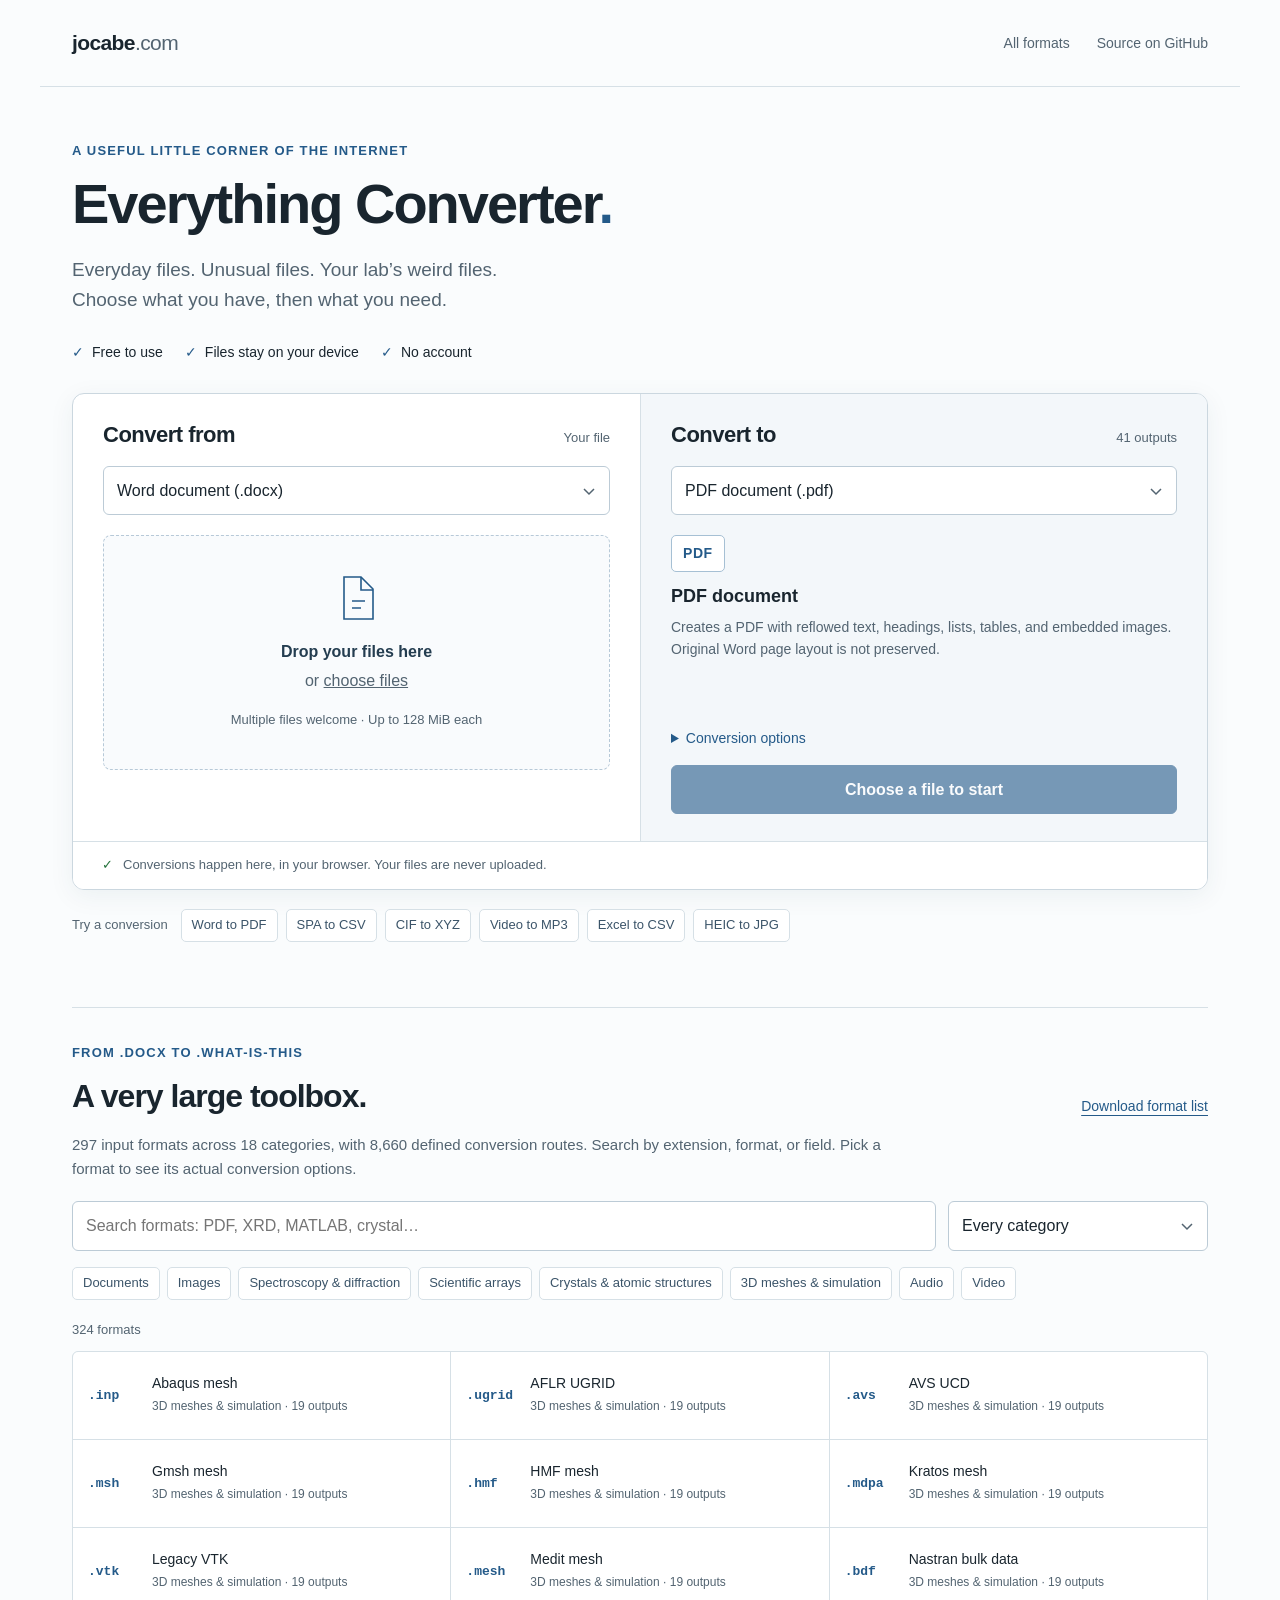
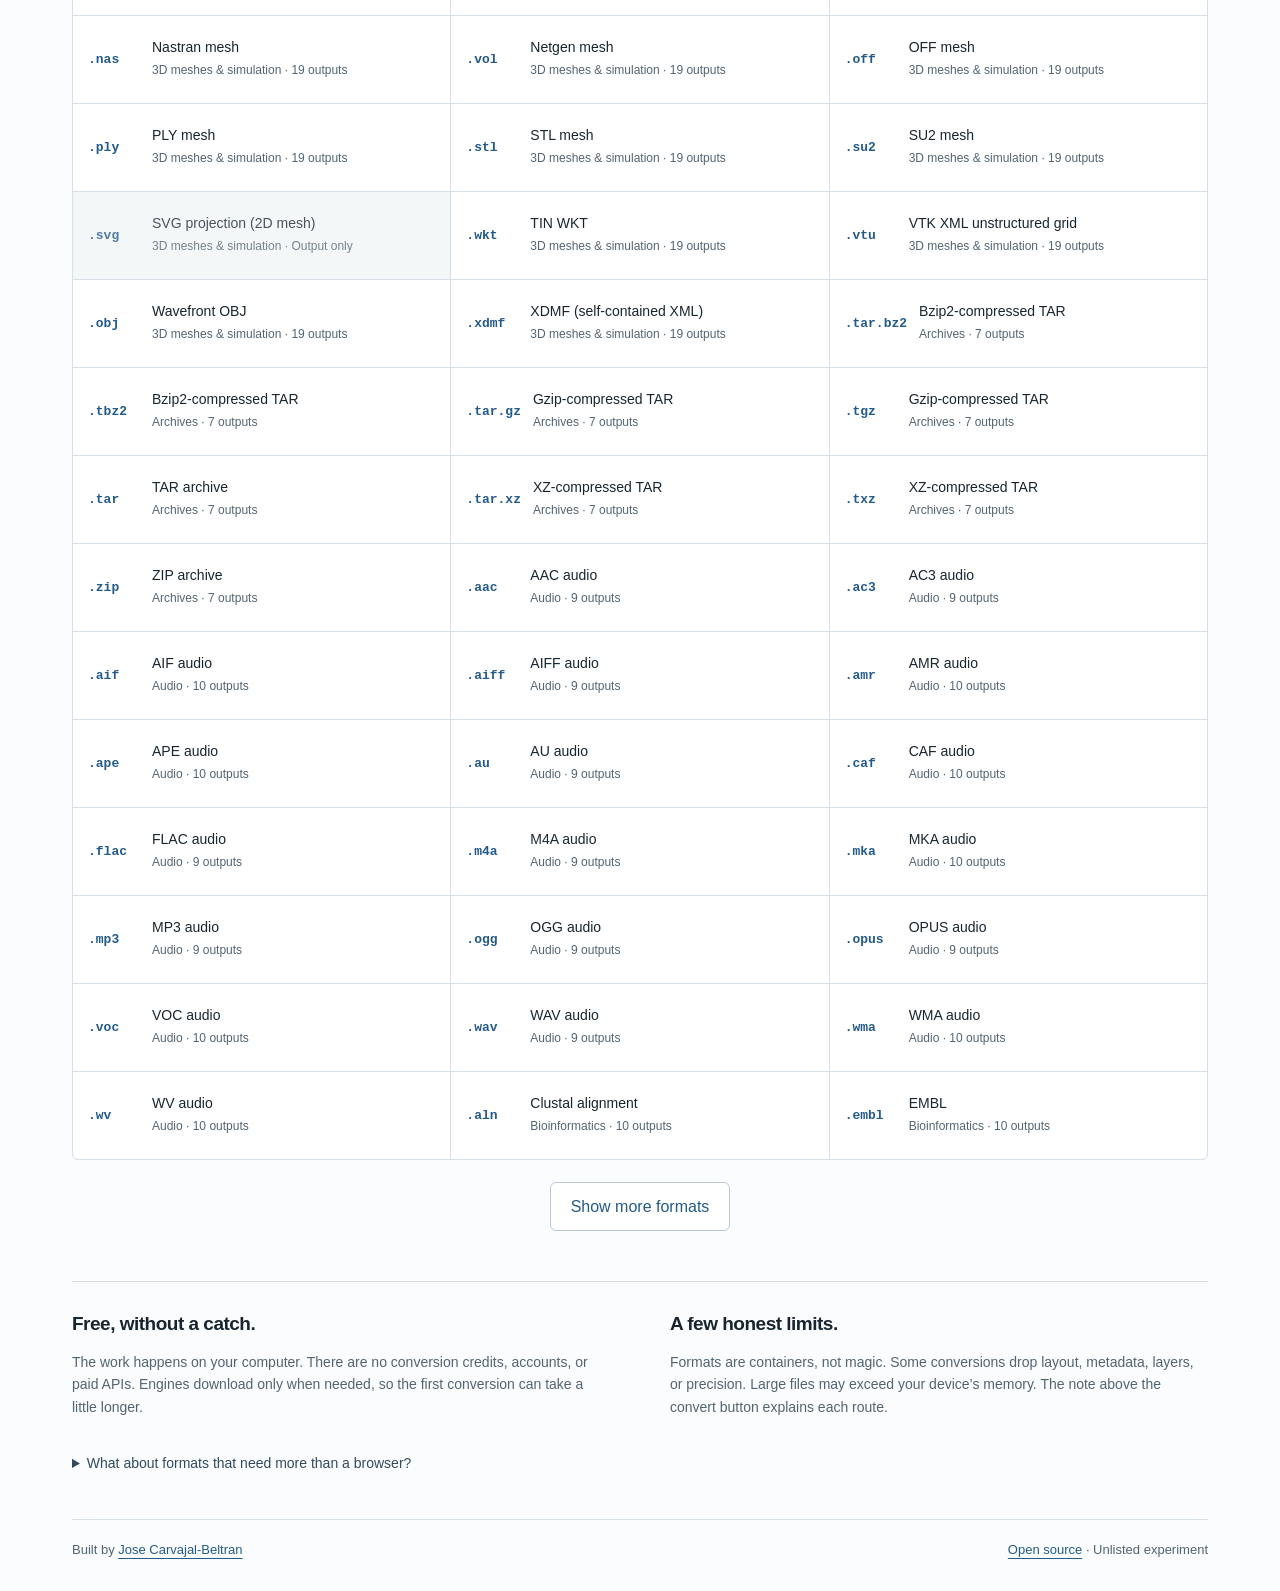
==== converter/index.html @ 08ee349a "Add unlisted Everything Converter with local document, media, and scientific engines" ====
<!doctype html>
<html lang="en">
<head>
<meta charset="UTF-8"><meta name="viewport" content="width=device-width, initial-scale=1">
<meta name="robots" content="noindex,nofollow,noarchive">
<meta name="referrer" content="no-referrer">
<meta name="description" content="Free local file conversions, from everyday documents to scientific data. No file uploads or accounts.">
<title>Everything Converter | Jocabe</title>
<link rel="icon" href="/assets/favicon.svg" type="image/svg+xml">
  <script type="module" crossorigin src="/converter/assets/index-DHapFRjz.js"></script>
  <link rel="stylesheet" crossorigin href="/converter/assets/index-DcJMgrQT.css">
</head>
<body>
<header class="site-header"><a href="/" class="brand">jocabe<span>.com</span></a><div class="header-links"><a href="#formats">All formats</a><a href="https://github.com/Jomcabe/TheEverythingConverter" target="_blank" rel="noopener">Source on GitHub</a></div></header>
<main>
<section class="intro"><p class="eyebrow">A useful little corner of the internet</p><h1>Everything Converter<span>.</span></h1><p class="lead">Everyday files. Unusual files. Your lab’s weird files.<br>Choose what you have, then what you need.</p><div class="promises"><span>Free to use</span><span>Files stay on your device</span><span>No account</span></div></section>
<section class="converter" aria-label="File converter">
<div class="panels"><section class="panel input-panel"><div class="panel-heading"><h2>Convert from</h2><span class="small-label" id="input-count">Your file</span></div>
<label for="source-format" class="sr-only">Input format</label><select id="source-format"></select>
<div id="dropzone" class="dropzone" tabindex="0" role="button" aria-label="Choose files or drop files here"><svg width="42" height="47" viewBox="0 0 42 47" fill="none" aria-hidden="true"><path d="M8 2h17l12 12v30H8z" stroke="currentColor" stroke-width="1.6"/><path d="M25 2v13h12M16 26h13M16 33h9" stroke="currentColor" stroke-width="1.6"/></svg><strong>Drop your files here</strong><span>or <u>choose files</u></span><small>Multiple files welcome · Up to 128 MiB each</small></div>
<input type="file" id="file-input" multiple hidden><div id="file-list" class="file-list"></div><button class="text-button" id="clear-files" hidden>Clear files</button>
</section>
<section class="panel output-panel"><div class="panel-heading"><h2>Convert to</h2><span class="small-label" id="target-count"></span></div><label class="sr-only" for="target-format">Output format</label><select id="target-format"></select>
<div class="output-description"><span class="output-extension" id="output-extension">PDF</span><h3 id="output-title">PDF document</h3><p id="route-note"></p></div>
<details class="options"><summary>Conversion options</summary><div class="option-fields"><label>Dataset, sheet, or table <input id="dataset" placeholder="First dataset / first sheet" type="text"></label><label>CSV delimiter <select id="delimiter"><option value=",">Comma</option><option value=";">Semicolon</option><option value="&#9;">Tab</option><option value=" ">Space</option></select></label><label>Skip numeric header rows <input id="skip-rows" type="number" min="0" value="0"></label><label>Image quality <input id="quality" type="number" min="1" max="100" value="92"></label><label>Companion files (document images)<input type="file" id="companions" multiple></label></div></details>
<button id="convert" class="primary" disabled>Choose a file to start</button><button id="cancel" class="text-button" hidden>Cancel conversion</button>
</section></div>
<div id="status" role="status" aria-live="polite" class="status"><span class="status-icon" aria-hidden="true">✓</span><span>Conversions happen here, in your browser. Your files are never uploaded.</span></div>
<div id="results" class="results" aria-label="Converted files"></div>
</section>
<div class="quick-picks"><span>Try a conversion</span><button data-pair="document:docx|pdf:pdf">Word to PDF</button><button data-pair="spectrum:spa|spectrum:csv">SPA to CSV</button><button data-pair="atom:cif|atom:xyz">CIF to XYZ</button><button data-pair="media:mp4|media:mp3">Video to MP3</button><button data-pair="table:xlsx|table:csv">Excel to CSV</button><button data-pair="image:heic|image:jpg">HEIC to JPG</button></div>
<section id="formats" class="catalog"><div class="section-header"><div><p class="eyebrow">From .docx to .what-is-this</p><h2>A very large toolbox.</h2></div><a id="download-catalog" href="#">Download format list</a></div><p class="catalog-intro"><span id="catalog-count"></span> Search by extension, format, or field. Pick a format to see its actual conversion options.</p>
<div class="catalog-controls"><label for="format-search" class="sr-only">Search formats</label><input id="format-search" type="search" placeholder="Search formats: PDF, XRD, MATLAB, crystal…"><label for="category-filter" class="sr-only">Filter category</label><select id="category-filter"><option value="">Every category</option></select></div>
<div id="category-chips" class="category-chips"></div><p id="search-count" class="small-label"></p><div id="format-grid" class="format-grid"></div><button id="show-more" class="secondary">Show more formats</button></section>
<section class="notes"><div><h2>Free, without a catch.</h2><p>The work happens on your computer. There are no conversion credits, accounts, or paid APIs. Engines download only when needed, so the first conversion can take a little longer.</p></div><div><h2>A few honest limits.</h2><p>Formats are containers, not magic. Some conversions drop layout, metadata, layers, or precision. Large files may exceed your device’s memory. The note above the convert button explains each route.</p></div></section>
<details class="unsupported"><summary>What about formats that need more than a browser?</summary><p>Legacy binary Word (.doc), legacy PowerPoint (.ppt), DWG, SolidWorks parts, encrypted PDFs, vendor instrument project files, and DRM-protected ebooks need specialized tools. They are not advertised as working web conversions. The <a href="https://github.com/Jomcabe/TheEverythingConverter">desktop app</a> adds LibreOffice support for legacy Office files and more memory for large media.</p><p>For archival or proprietary scientific data, export an open exchange format from the instrument software first. Converting diffraction data does not turn it into a crystal structure.</p></details>
<footer><span>Built by <a href="/">Jose Carvajal-Beltran</a></span><span><a href="https://github.com/Jomcabe/TheEverythingConverter">Open source</a> · Unlisted experiment</span></footer>
</main>
</body></html>
---- converter/assets/index-DcJMgrQT.css ----
:root{font-family:-apple-system,BlinkMacSystemFont,Segoe UI,Arial,sans-serif;color:#19252e;background:#fafcfd;font-synthesis:none;--blue:#245a89;--muted:#536471;--rule:#d6e0e6}*{box-sizing:border-box}body{margin:0;font-size:16px;line-height:1.6}button,input,select{font:inherit}a{color:var(--blue);text-underline-offset:4px}button,a,input,select,summary,[role=button]{-webkit-tap-highlight-color:transparent}button{cursor:pointer}button:disabled{cursor:default}button:focus-visible,a:focus-visible,input:focus-visible,select:focus-visible,summary:focus-visible,[role=button]:focus-visible{outline:3px solid #69a7db;outline-offset:3px}button:disabled{opacity:.6}[hidden]{display:none!important}.site-header{max-width:1200px;margin:auto;padding:26px 32px;display:flex;justify-content:space-between;align-items:center;border-bottom:1px solid var(--rule)}.brand{font-weight:700;font-size:21px;text-decoration:none;letter-spacing:-.6px;color:#19252e}.brand span{font-weight:400;color:var(--muted)}.header-links{display:flex;gap:27px;font-size:14px}.header-links a{text-decoration:none;color:var(--muted)}main{max-width:1200px;margin:auto;padding:0 32px}.intro{padding:54px 0 30px}.eyebrow{font-size:13px;letter-spacing:.09em;text-transform:uppercase;color:var(--blue);font-weight:600;margin:0 0 12px}h1{font-size:clamp(35px,4.5vw,56px);letter-spacing:-2px;line-height:1.1;font-weight:650;margin:0 0 20px}h1>span{color:var(--blue)}.lead{font-size:19px;color:var(--muted);line-height:1.6;margin:0}.promises{display:flex;flex-wrap:wrap;gap:22px;font-size:14px;margin-top:25px}.promises span:before{content:"✓";margin-right:8px;color:var(--blue)}.converter{border:1px solid #cbd7df;background:#fff;box-shadow:0 6px 26px #173a5710;border-radius:12px;overflow:hidden}.panels{display:grid;grid-template-columns:1fr 1fr}.panel{padding:27px 30px}.output-panel{border-left:1px solid var(--rule);background:#f3f7fa}.panel-heading{display:flex;justify-content:space-between;align-items:baseline;margin-bottom:16px}h2{font-weight:600;font-size:22px;letter-spacing:-.5px;line-height:1.3;margin:0}.small-label{font-size:13px;color:var(--muted)}select,input[type=search],input[type=text],input[type=number]{width:100%;border:1px solid #bccbd6;background:#fff;color:#19252e;padding:11px 13px;border-radius:6px;min-height:46px}select{appearance:none;padding-right:36px;background-image:url("data:image/svg+xml,%3Csvg xmlns='http://www.w3.org/2000/svg' width='16' height='12' viewBox='0 0 16 12'%3E%3Cpath d='m3 4 5 5 5-5' fill='none' stroke='%23536471' stroke-width='1.5'/%3E%3C/svg%3E");background-position:right 12px center;background-repeat:no-repeat}.dropzone{border:1.5px dashed #b7c9d8;background:#f9fbfd;margin-top:20px;min-height:235px;display:flex;flex-direction:column;align-items:center;justify-content:center;gap:4px;cursor:pointer;border-radius:8px;color:var(--muted);padding:25px 15px;text-align:center;transition:border-color .15s,background .15s}.dropzone svg{color:var(--blue);margin:0 0 13px}.dropzone strong{color:#243d50;font-weight:600}.dropzone small{font-size:13px;margin-top:12px}.dropzone:hover,.dropzone.dragging{border-color:var(--blue);background:#eef6fd}.file-list{max-height:200px;overflow:auto}.file-row{padding:10px 0;border-bottom:1px solid var(--rule);font-size:14px;display:flex;justify-content:space-between;gap:10px}.file-row span:first-child{overflow:hidden;text-overflow:ellipsis;white-space:nowrap}.file-row span:last-child{flex-shrink:0;color:var(--muted);font-size:13px}.output-description{padding-top:20px;min-height:212px}.output-extension{display:inline-block;font-size:14px;font-weight:700;letter-spacing:.04em;border:1px solid #a6c0d4;background:#fff;border-radius:5px;color:var(--blue);padding:6px 11px}h3{font-size:18px;font-weight:600;margin:10px 0 5px}.output-description p{font-size:14px;color:var(--muted);margin:0 0 14px;line-height:1.6}.options{font-size:14px;margin-bottom:15px}.options summary{cursor:pointer;color:var(--blue)}.option-fields{display:grid;grid-template-columns:1fr 1fr;gap:12px;padding-top:15px}.option-fields label{font-size:13px;color:var(--muted)}.option-fields label:last-child{grid-column:1/-1}.option-fields input,.option-fields select{font-size:14px;margin-top:3px}.option-fields input[type=file]{max-width:100%}.primary,.secondary{min-height:48px;border-radius:6px;padding:11px 20px}.primary{background:var(--blue);border:1px solid var(--blue);color:#fff;width:100%;font-weight:600}.primary:hover:enabled{background:#1b466d}.secondary{background:#fff;border:1px solid #b7c9d8;color:var(--blue)}.text-button{border:0;background:none;color:var(--blue);padding:7px 0;text-decoration:underline;text-underline-offset:3px;font-size:14px}.status{padding:13px 29px;border-top:1px solid var(--rule);display:flex;align-items:baseline;gap:10px;font-size:13px;color:var(--muted);background:#fff}.status-icon{color:#25733c}.status.busy .status-icon{display:inline-block;animation:pulse 1s infinite}.status.error{color:#9c2929;background:#fff9f9}.status.error .status-icon{color:#9c2929}.results{padding:0 29px}.results:empty{display:none}.result-row{padding:15px 0;border-top:1px solid var(--rule);display:flex;gap:15px;justify-content:space-between;align-items:center;font-size:14px}.result-row>div{min-width:0}.result-row strong{display:block;overflow-wrap:anywhere;font-weight:500}.result-row small{display:block;font-size:13px;color:var(--muted)}.result-row a{flex-shrink:0;background:#f0f6fa;padding:7px 13px;border:1px solid #b6cddd;border-radius:5px;text-decoration:none}.result-row.error{color:#9c2929}.result-row.error small{color:#9c2929;white-space:pre-line}.quick-picks{display:flex;align-items:center;gap:8px;flex-wrap:wrap;font-size:13px;padding:19px 0 0}.quick-picks>span{color:var(--muted);margin-right:5px}.quick-picks button,.category-chips button{border:1px solid var(--rule);border-radius:5px;background:#fff;color:#3b5469;padding:5px 10px;font-size:13px}.quick-picks button:hover,.category-chips button:hover,.category-chips button.active{border-color:var(--blue);background:#edf5fc;color:var(--blue)}.catalog{margin-top:65px;padding-top:35px;border-top:1px solid var(--rule);scroll-margin-top:25px}.section-header{display:flex;justify-content:space-between;gap:20px;align-items:flex-end}.section-header h2{font-size:32px;letter-spacing:-1px}.section-header a{font-size:14px}.catalog-intro{font-size:15px;color:var(--muted);margin:16px 0 20px;max-width:820px}.catalog-controls{display:grid;grid-template-columns:1fr 260px;gap:12px}.catalog-controls input{font-size:16px}.category-chips{display:flex;flex-wrap:wrap;gap:7px;margin-top:16px}#search-count{margin:20px 0 10px}.format-grid{display:grid;grid-template-columns:repeat(3,minmax(0,1fr));gap:1px;border:1px solid var(--rule);background:var(--rule);border-radius:6px;overflow:hidden}.format-card{display:flex;align-items:center;text-align:left;gap:12px;padding:15px;background:#fff;color:#19252e;border:0;min-height:87px}.format-card:hover{background:#eef6fb}.format-card .ext{font:600 13px ui-monospace,SFMono-Regular,Consolas,monospace;color:var(--blue);min-width:52px;overflow-wrap:anywhere}.format-card>div{min-width:0}.format-card strong{display:block;font-size:14px;font-weight:500;line-height:1.4}.format-card small{display:block;color:var(--muted);font-size:12px;margin-top:4px}.format-card.output-only{opacity:.75;cursor:default}#show-more{display:block;margin:22px auto}.empty-grid{grid-column:1/-1;padding:25px;background:#fff;color:var(--muted);margin:0}.notes{display:grid;grid-template-columns:1fr 1fr;gap:60px;border-top:1px solid var(--rule);padding-top:30px;margin-top:50px}.notes h2{font-size:19px}.notes p,.unsupported p{font-size:14px;color:var(--muted)}.unsupported{font-size:14px;color:var(--muted);margin-top:20px}.unsupported summary{cursor:pointer;color:#314a60}footer{display:flex;justify-content:space-between;flex-wrap:wrap;gap:12px;font-size:13px;color:var(--muted);border-top:1px solid var(--rule);margin-top:45px;padding:20px 0 30px}.sr-only{position:absolute;width:1px;height:1px;padding:0;margin:-1px;overflow:hidden;clip:rect(0,0,0,0);white-space:nowrap;border:0}@keyframes pulse{50%{opacity:.3}}@media(prefers-reduced-motion:reduce){*{animation:none!important;transition:none!important}}@media(max-width:750px){main{padding:0 19px}.site-header{padding:19px}.header-links{gap:16px;font-size:13px}.intro{padding-top:36px}h1{letter-spacing:-1.3px}.lead{font-size:17px}.promises{gap:10px 18px;font-size:13px}.panels{grid-template-columns:1fr}.panel{padding:23px}.output-panel{border-left:0;border-top:1px solid var(--rule)}.dropzone{min-height:185px}.output-description{min-height:0;margin-bottom:18px}.status{padding:13px 22px}.results{padding:0 22px}.format-grid{grid-template-columns:repeat(2,minmax(0,1fr))}.catalog-controls{grid-template-columns:1fr}.catalog{margin-top:45px}.section-header{align-items:flex-start;flex-direction:column;gap:15px}.section-header h2{font-size:29px}.notes{gap:20px;grid-template-columns:1fr}.notes p{margin-bottom:0}.quick-picks>span{width:100%}.format-card{padding:12px;gap:7px}.format-card .ext{min-width:39px;font-size:12px}.format-card strong{font-size:13px}.option-fields{grid-template-columns:1fr}.result-row{align-items:flex-start}}@media(max-width:370px){.format-grid{grid-template-columns:1fr}.header-links a:first-child{display:none}}
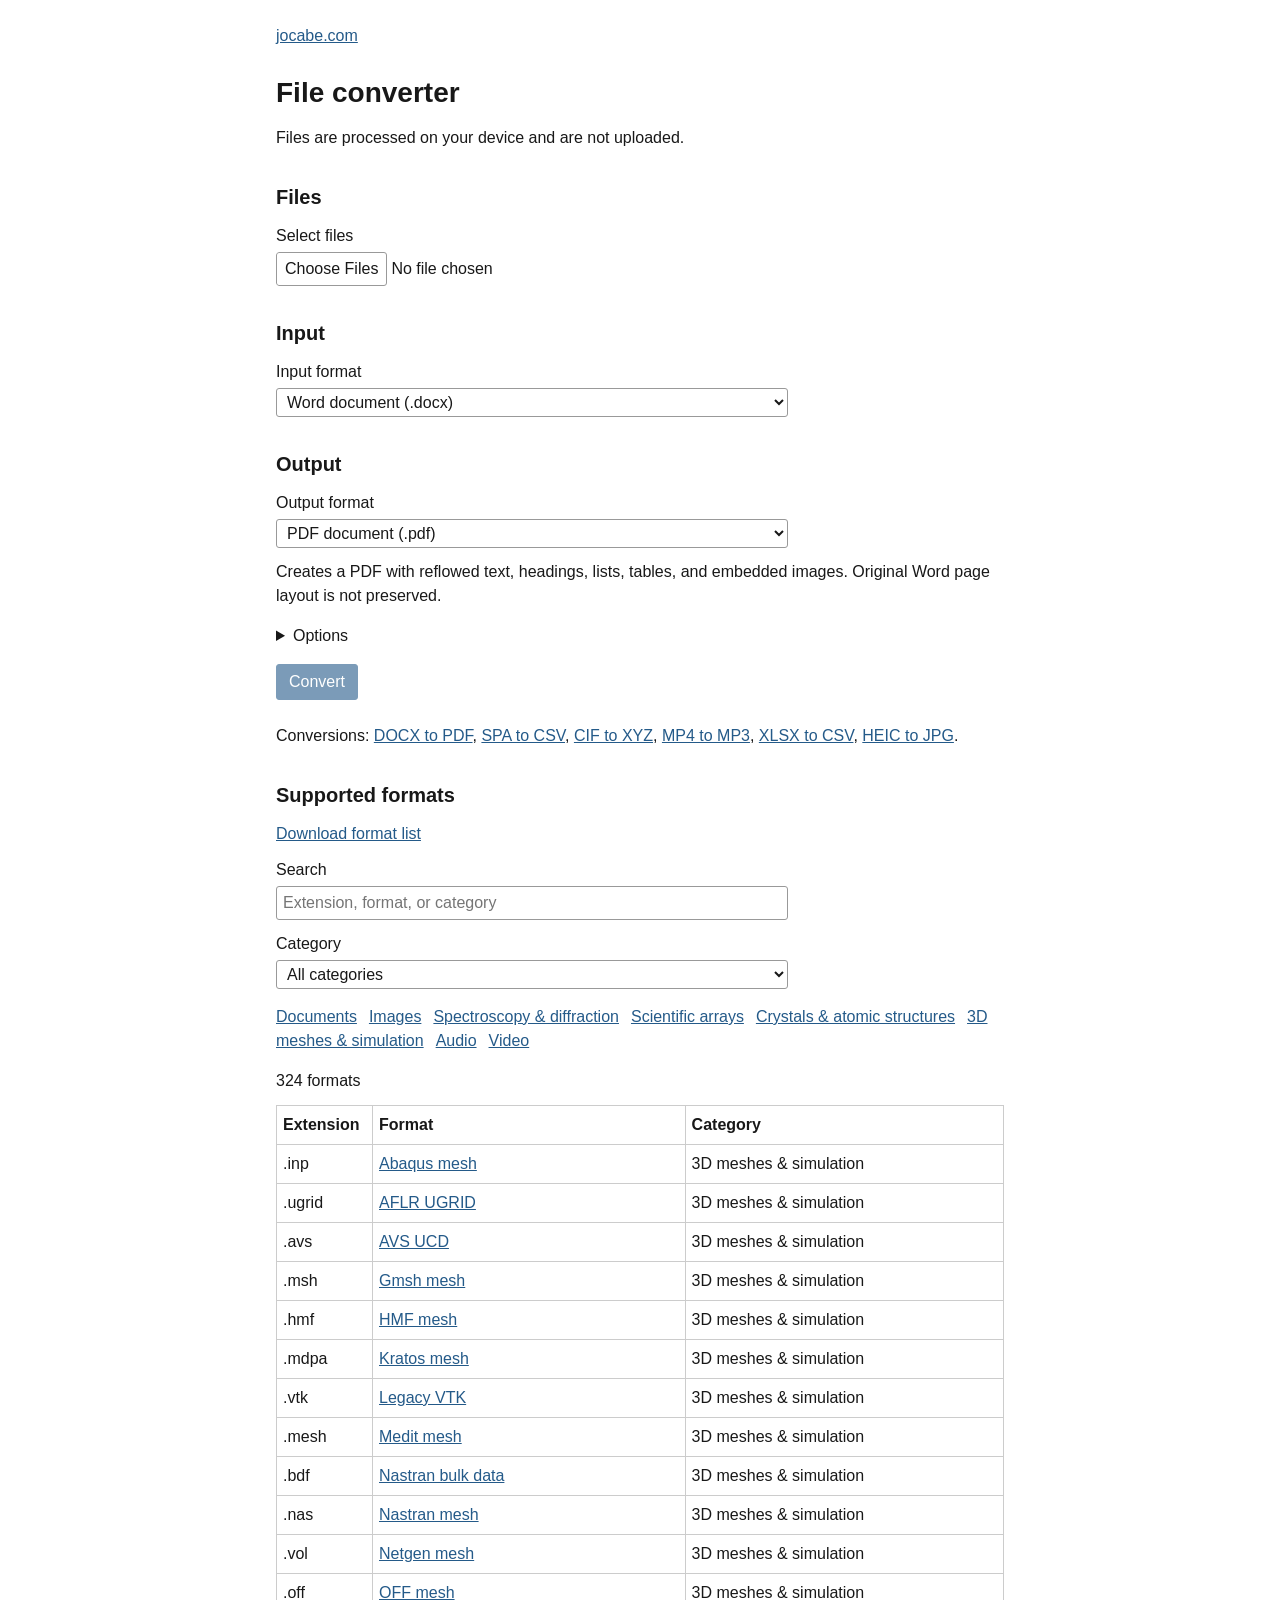
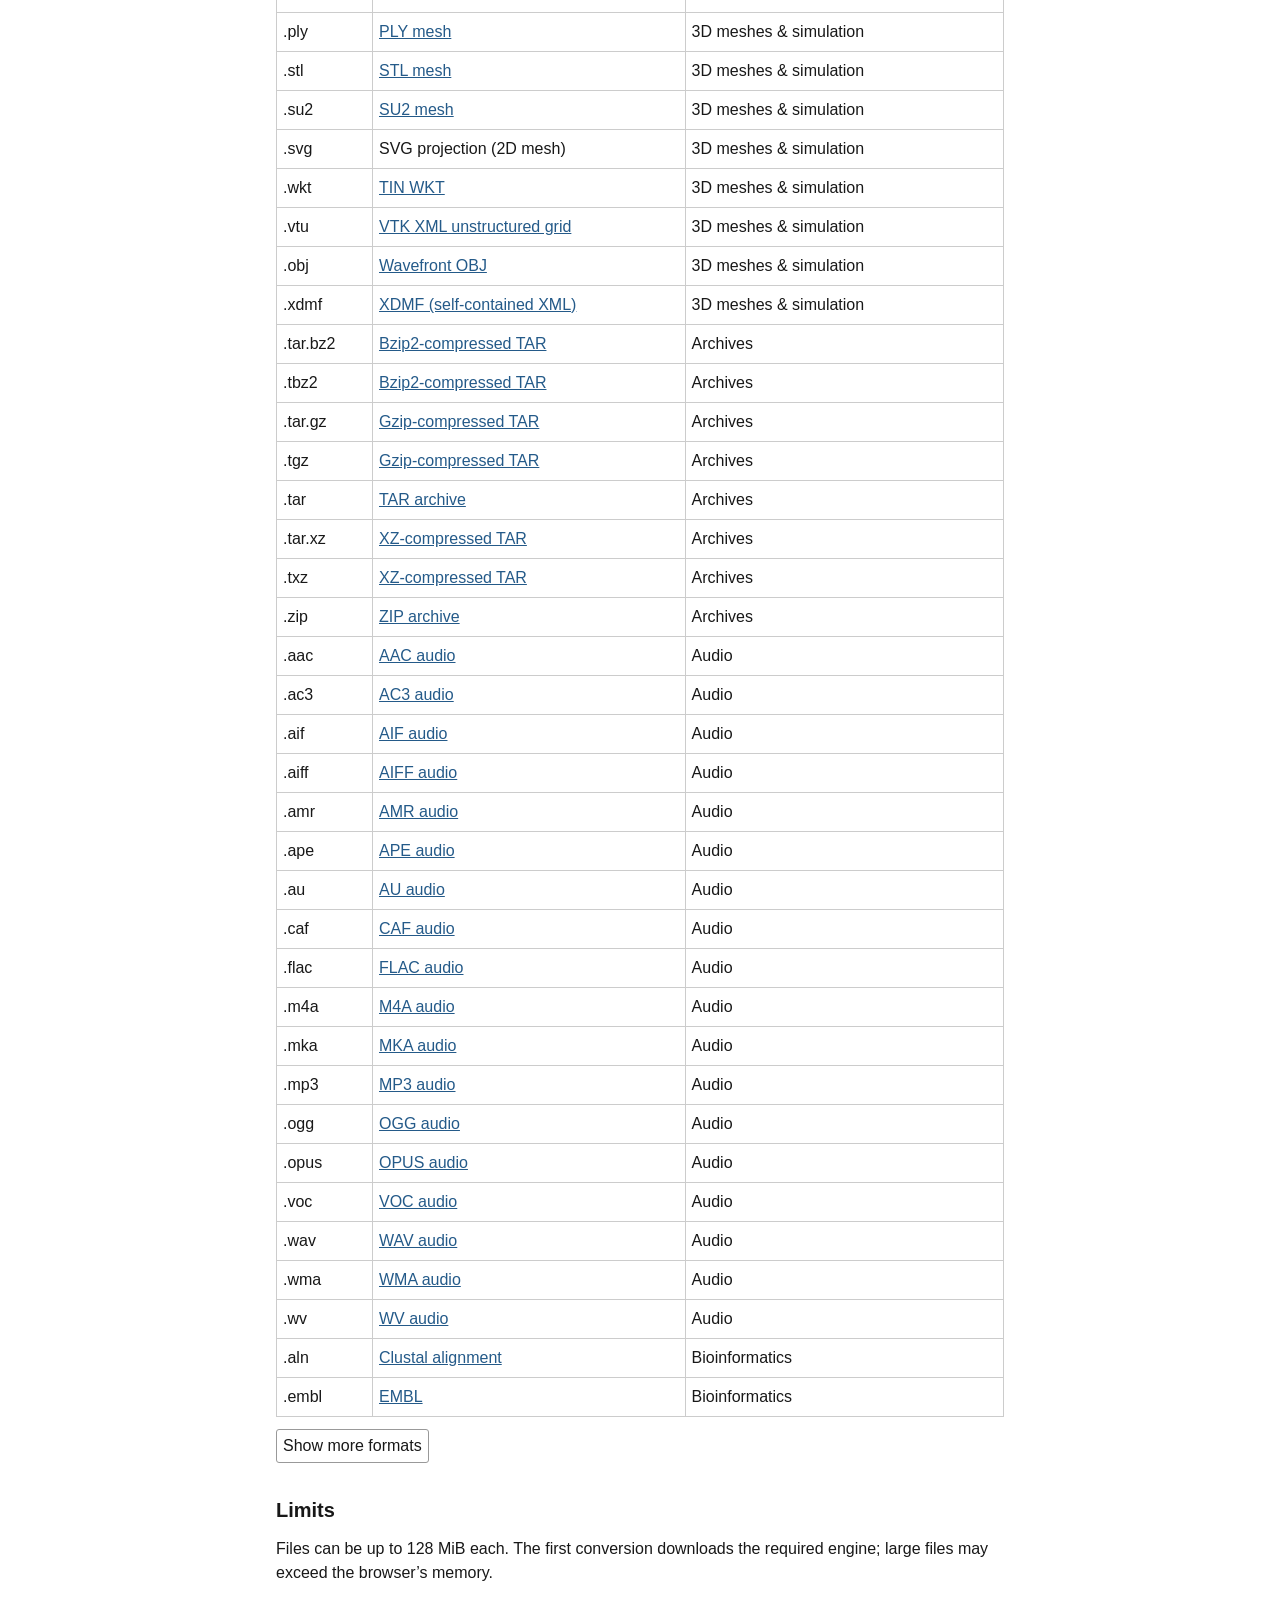
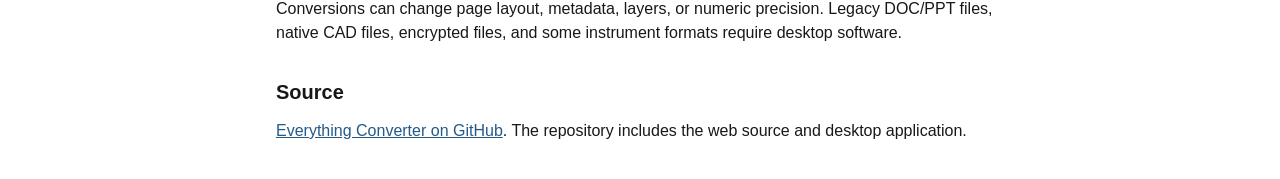
==== commit 095a75b0: "Restyle converter as a plain single-column utility with native file input and format table" ====
--- a/converter/index.html
+++ b/converter/index.html
@@ -1,39 +1,100 @@
 <!doctype html>
 <html lang="en">
 <head>
-<meta charset="UTF-8"><meta name="viewport" content="width=device-width, initial-scale=1">
+<meta charset="UTF-8">
+<meta name="viewport" content="width=device-width, initial-scale=1">
 <meta name="robots" content="noindex,nofollow,noarchive">
 <meta name="referrer" content="no-referrer">
-<meta name="description" content="Free local file conversions, from everyday documents to scientific data. No file uploads or accounts.">
-<title>Everything Converter | Jocabe</title>
+<meta name="description" content="Free file conversion for documents, images, media, tables, archives, and scientific data.">
+<title>File converter | Jocabe</title>
 <link rel="icon" href="/assets/favicon.svg" type="image/svg+xml">
-  <script type="module" crossorigin src="/converter/assets/index-DHapFRjz.js"></script>
-  <link rel="stylesheet" crossorigin href="/converter/assets/index-DcJMgrQT.css">
+  <script type="module" crossorigin src="/converter/assets/index-BEi8uiR6.js"></script>
+  <link rel="stylesheet" crossorigin href="/converter/assets/index-XkRSvLut.css">
 </head>
 <body>
-<header class="site-header"><a href="/" class="brand">jocabe<span>.com</span></a><div class="header-links"><a href="#formats">All formats</a><a href="https://github.com/Jomcabe/TheEverythingConverter" target="_blank" rel="noopener">Source on GitHub</a></div></header>
+<header class="site-header"><a class="brand" href="/">jocabe.com</a></header>
 <main>
-<section class="intro"><p class="eyebrow">A useful little corner of the internet</p><h1>Everything Converter<span>.</span></h1><p class="lead">Everyday files. Unusual files. Your lab’s weird files.<br>Choose what you have, then what you need.</p><div class="promises"><span>Free to use</span><span>Files stay on your device</span><span>No account</span></div></section>
-<section class="converter" aria-label="File converter">
-<div class="panels"><section class="panel input-panel"><div class="panel-heading"><h2>Convert from</h2><span class="small-label" id="input-count">Your file</span></div>
-<label for="source-format" class="sr-only">Input format</label><select id="source-format"></select>
-<div id="dropzone" class="dropzone" tabindex="0" role="button" aria-label="Choose files or drop files here"><svg width="42" height="47" viewBox="0 0 42 47" fill="none" aria-hidden="true"><path d="M8 2h17l12 12v30H8z" stroke="currentColor" stroke-width="1.6"/><path d="M25 2v13h12M16 26h13M16 33h9" stroke="currentColor" stroke-width="1.6"/></svg><strong>Drop your files here</strong><span>or <u>choose files</u></span><small>Multiple files welcome · Up to 128 MiB each</small></div>
-<input type="file" id="file-input" multiple hidden><div id="file-list" class="file-list"></div><button class="text-button" id="clear-files" hidden>Clear files</button>
+<h1>File converter</h1>
+<p>Files are processed on your device and are not uploaded.</p>
+<section id="dropzone" class="converter dropzone" aria-label="File conversion">
+<div class="panels">
+<section class="panel input-panel">
+<h2>Files</h2>
+<label for="file-input">Select files</label>
+<input type="file" id="file-input" multiple>
+<p class="small-label" id="input-count" hidden></p>
+<div id="file-list" class="file-list"></div>
+<button class="text-button" id="clear-files" hidden>Clear files</button>
+<h2>Input</h2>
+<label for="source-format">Input format</label>
+<select id="source-format"></select>
 </section>
-<section class="panel output-panel"><div class="panel-heading"><h2>Convert to</h2><span class="small-label" id="target-count"></span></div><label class="sr-only" for="target-format">Output format</label><select id="target-format"></select>
-<div class="output-description"><span class="output-extension" id="output-extension">PDF</span><h3 id="output-title">PDF document</h3><p id="route-note"></p></div>
-<details class="options"><summary>Conversion options</summary><div class="option-fields"><label>Dataset, sheet, or table <input id="dataset" placeholder="First dataset / first sheet" type="text"></label><label>CSV delimiter <select id="delimiter"><option value=",">Comma</option><option value=";">Semicolon</option><option value="&#9;">Tab</option><option value=" ">Space</option></select></label><label>Skip numeric header rows <input id="skip-rows" type="number" min="0" value="0"></label><label>Image quality <input id="quality" type="number" min="1" max="100" value="92"></label><label>Companion files (document images)<input type="file" id="companions" multiple></label></div></details>
-<button id="convert" class="primary" disabled>Choose a file to start</button><button id="cancel" class="text-button" hidden>Cancel conversion</button>
-</section></div>
-<div id="status" role="status" aria-live="polite" class="status"><span class="status-icon" aria-hidden="true">✓</span><span>Conversions happen here, in your browser. Your files are never uploaded.</span></div>
+<section class="panel output-panel">
+<h2>Output</h2>
+<label for="target-format">Output format</label>
+<select id="target-format"></select>
+<p class="small-label" id="target-count" hidden></p>
+<div class="output-description">
+<span class="output-extension" id="output-extension" hidden></span>
+<h3 id="output-title" hidden></h3>
+<p id="route-note"></p>
+</div>
+<details class="options">
+<summary>Options</summary>
+<div class="option-fields">
+<label for="dataset">Dataset, sheet, or table</label>
+<input id="dataset" placeholder="First dataset or sheet" type="text">
+<label for="delimiter">CSV delimiter</label>
+<select id="delimiter"><option value=",">Comma</option><option value=";">Semicolon</option><option value="&#9;">Tab</option><option value=" ">Space</option></select>
+<label for="skip-rows">Header rows to skip</label>
+<input id="skip-rows" type="number" min="0" value="0">
+<label for="quality">Image quality</label>
+<input id="quality" type="number" min="1" max="100" value="92">
+<label for="companions">Companion files</label>
+<input type="file" id="companions" multiple>
+</div>
+</details>
+<p class="actions"><button id="convert" class="primary" disabled>Convert</button> <button id="cancel" class="text-button" hidden>Cancel conversion</button></p>
+</section>
+</div>
+<div id="status" role="status" aria-live="polite" class="status"><span class="status-icon" aria-hidden="true" hidden></span><span></span></div>
 <div id="results" class="results" aria-label="Converted files"></div>
 </section>
-<div class="quick-picks"><span>Try a conversion</span><button data-pair="document:docx|pdf:pdf">Word to PDF</button><button data-pair="spectrum:spa|spectrum:csv">SPA to CSV</button><button data-pair="atom:cif|atom:xyz">CIF to XYZ</button><button data-pair="media:mp4|media:mp3">Video to MP3</button><button data-pair="table:xlsx|table:csv">Excel to CSV</button><button data-pair="image:heic|image:jpg">HEIC to JPG</button></div>
-<section id="formats" class="catalog"><div class="section-header"><div><p class="eyebrow">From .docx to .what-is-this</p><h2>A very large toolbox.</h2></div><a id="download-catalog" href="#">Download format list</a></div><p class="catalog-intro"><span id="catalog-count"></span> Search by extension, format, or field. Pick a format to see its actual conversion options.</p>
-<div class="catalog-controls"><label for="format-search" class="sr-only">Search formats</label><input id="format-search" type="search" placeholder="Search formats: PDF, XRD, MATLAB, crystal…"><label for="category-filter" class="sr-only">Filter category</label><select id="category-filter"><option value="">Every category</option></select></div>
-<div id="category-chips" class="category-chips"></div><p id="search-count" class="small-label"></p><div id="format-grid" class="format-grid"></div><button id="show-more" class="secondary">Show more formats</button></section>
-<section class="notes"><div><h2>Free, without a catch.</h2><p>The work happens on your computer. There are no conversion credits, accounts, or paid APIs. Engines download only when needed, so the first conversion can take a little longer.</p></div><div><h2>A few honest limits.</h2><p>Formats are containers, not magic. Some conversions drop layout, metadata, layers, or precision. Large files may exceed your device’s memory. The note above the convert button explains each route.</p></div></section>
-<details class="unsupported"><summary>What about formats that need more than a browser?</summary><p>Legacy binary Word (.doc), legacy PowerPoint (.ppt), DWG, SolidWorks parts, encrypted PDFs, vendor instrument project files, and DRM-protected ebooks need specialized tools. They are not advertised as working web conversions. The <a href="https://github.com/Jomcabe/TheEverythingConverter">desktop app</a> adds LibreOffice support for legacy Office files and more memory for large media.</p><p>For archival or proprietary scientific data, export an open exchange format from the instrument software first. Converting diffraction data does not turn it into a crystal structure.</p></details>
-<footer><span>Built by <a href="/">Jose Carvajal-Beltran</a></span><span><a href="https://github.com/Jomcabe/TheEverythingConverter">Open source</a> · Unlisted experiment</span></footer>
+<p class="quick-picks">Conversions:
+<a data-pair="document:docx|pdf:pdf" href="#dropzone">DOCX to PDF</a>,
+<a data-pair="spectrum:spa|spectrum:csv" href="#dropzone">SPA to CSV</a>,
+<a data-pair="atom:cif|atom:xyz" href="#dropzone">CIF to XYZ</a>,
+<a data-pair="media:mp4|media:mp3" href="#dropzone">MP4 to MP3</a>,
+<a data-pair="table:xlsx|table:csv" href="#dropzone">XLSX to CSV</a>,
+<a data-pair="image:heic|image:jpg" href="#dropzone">HEIC to JPG</a>.
+</p>
+<section id="formats" class="catalog">
+<h2>Supported formats</h2>
+<p><a id="download-catalog" href="#">Download format list</a></p>
+<span id="catalog-count" hidden></span>
+<div class="catalog-controls">
+<label for="format-search">Search</label>
+<input id="format-search" type="search" placeholder="Extension, format, or category">
+<label for="category-filter">Category</label>
+<select id="category-filter"><option value="">All categories</option></select>
+</div>
+<p id="category-chips" class="category-chips"></p>
+<p id="search-count" class="small-label"></p>
+<table>
+<thead><tr><th scope="col">Extension</th><th scope="col">Format</th><th scope="col">Category</th></tr></thead>
+<tbody id="format-grid" class="format-grid"></tbody>
+</table>
+<p><button id="show-more" class="secondary">Show more formats</button></p>
+</section>
+<section class="notes">
+<h2>Limits</h2>
+<p>Files can be up to 128 MiB each. The first conversion downloads the required engine; large files may exceed the browser’s memory.</p>
+<p>Conversions can change page layout, metadata, layers, or numeric precision. Legacy DOC/PPT files, native CAD files, encrypted files, and some instrument formats require desktop software.</p>
+</section>
+<section>
+<h2>Source</h2>
+<p><a href="https://github.com/Jomcabe/TheEverythingConverter">Everything Converter on GitHub</a>. The repository includes the web source and desktop application.</p>
+</section>
 </main>
-</body></html>
+</body>
+</html>
--- a/converter/assets/index-XkRSvLut.css
+++ b/converter/assets/index-XkRSvLut.css
@@ -0,0 +1 @@
+:root{font-family:-apple-system,BlinkMacSystemFont,Segoe UI,Arial,sans-serif;color:#181818;background:#fff;--accent: #245a89}*{box-sizing:border-box;letter-spacing:0}body{max-width:760px;margin:24px auto;padding:0 16px;font-size:16px;line-height:1.5}a{color:var(--accent);text-decoration:underline}h1{margin:24px 0 12px;font-size:28px}h2{margin:32px 0 12px;font-size:20px}p{margin:12px 0}button,input,select{font:inherit;color:inherit}button,input,select{max-width:100%;border:1px solid #999;border-radius:3px;padding:4px 6px;background:#fff}button,summary{cursor:pointer}button:disabled{color:#666;cursor:default}label{display:block;margin:12px 0 4px}select,input[type=text],input[type=search]{width:100%;max-width:32rem}input[type=number]{width:6rem}input[type=file]{display:block;width:100%;padding:0;border:0}input::file-selector-button{font:inherit;color:inherit;border:1px solid #999;border-radius:3px;padding:4px 8px;background:#fff}:focus-visible{outline:2px solid currentColor;outline-offset:2px}[hidden]{display:none!important}.primary{padding:5px 12px;color:#fff;background:var(--accent);border-color:var(--accent)}.primary:disabled{color:#fff;opacity:.6}.text-button{padding:0;border:0;border-radius:0;color:var(--accent);background:none;text-decoration:underline}.actions{margin-top:16px}.options{margin:16px 0}.option-fields{margin:12px 0 20px}.status{margin:16px 0;white-space:pre-line}.status-icon{display:none}.status:has(>span:last-child:empty){display:none}.error{font-weight:600}.file-list:empty,.results:empty{display:none}.file-row,.result-row{padding:8px 0;border-bottom:1px solid #ccc;overflow-wrap:anywhere}.file-row span+span{margin-left:12px}.result-row strong,.result-row small{display:block;font-size:16px;font-weight:400}.result-row a{display:inline-block;margin-top:4px}.quick-picks{margin-top:24px}.category-chips{margin:16px 0}.category-chips a{display:inline;margin-right:12px}.category-chips .active{font-weight:700}table{width:100%;border-collapse:collapse;table-layout:fixed;margin-top:12px}th,td{padding:7px 6px;border:1px solid #ccc;text-align:left;vertical-align:top;overflow-wrap:anywhere}th{font-weight:600}th:first-child{width:96px;white-space:nowrap}th:nth-child(2){width:43%}td small{font-size:16px}.format-card{padding:0;border:0;border-radius:0;color:var(--accent);background:none;text-align:left;text-decoration:underline}.format-card strong{font-weight:400}.format-card:disabled{color:inherit;text-decoration:none}.empty-grid{margin:0}.notes{margin-top:32px}main>section:last-child{margin-bottom:36px}
